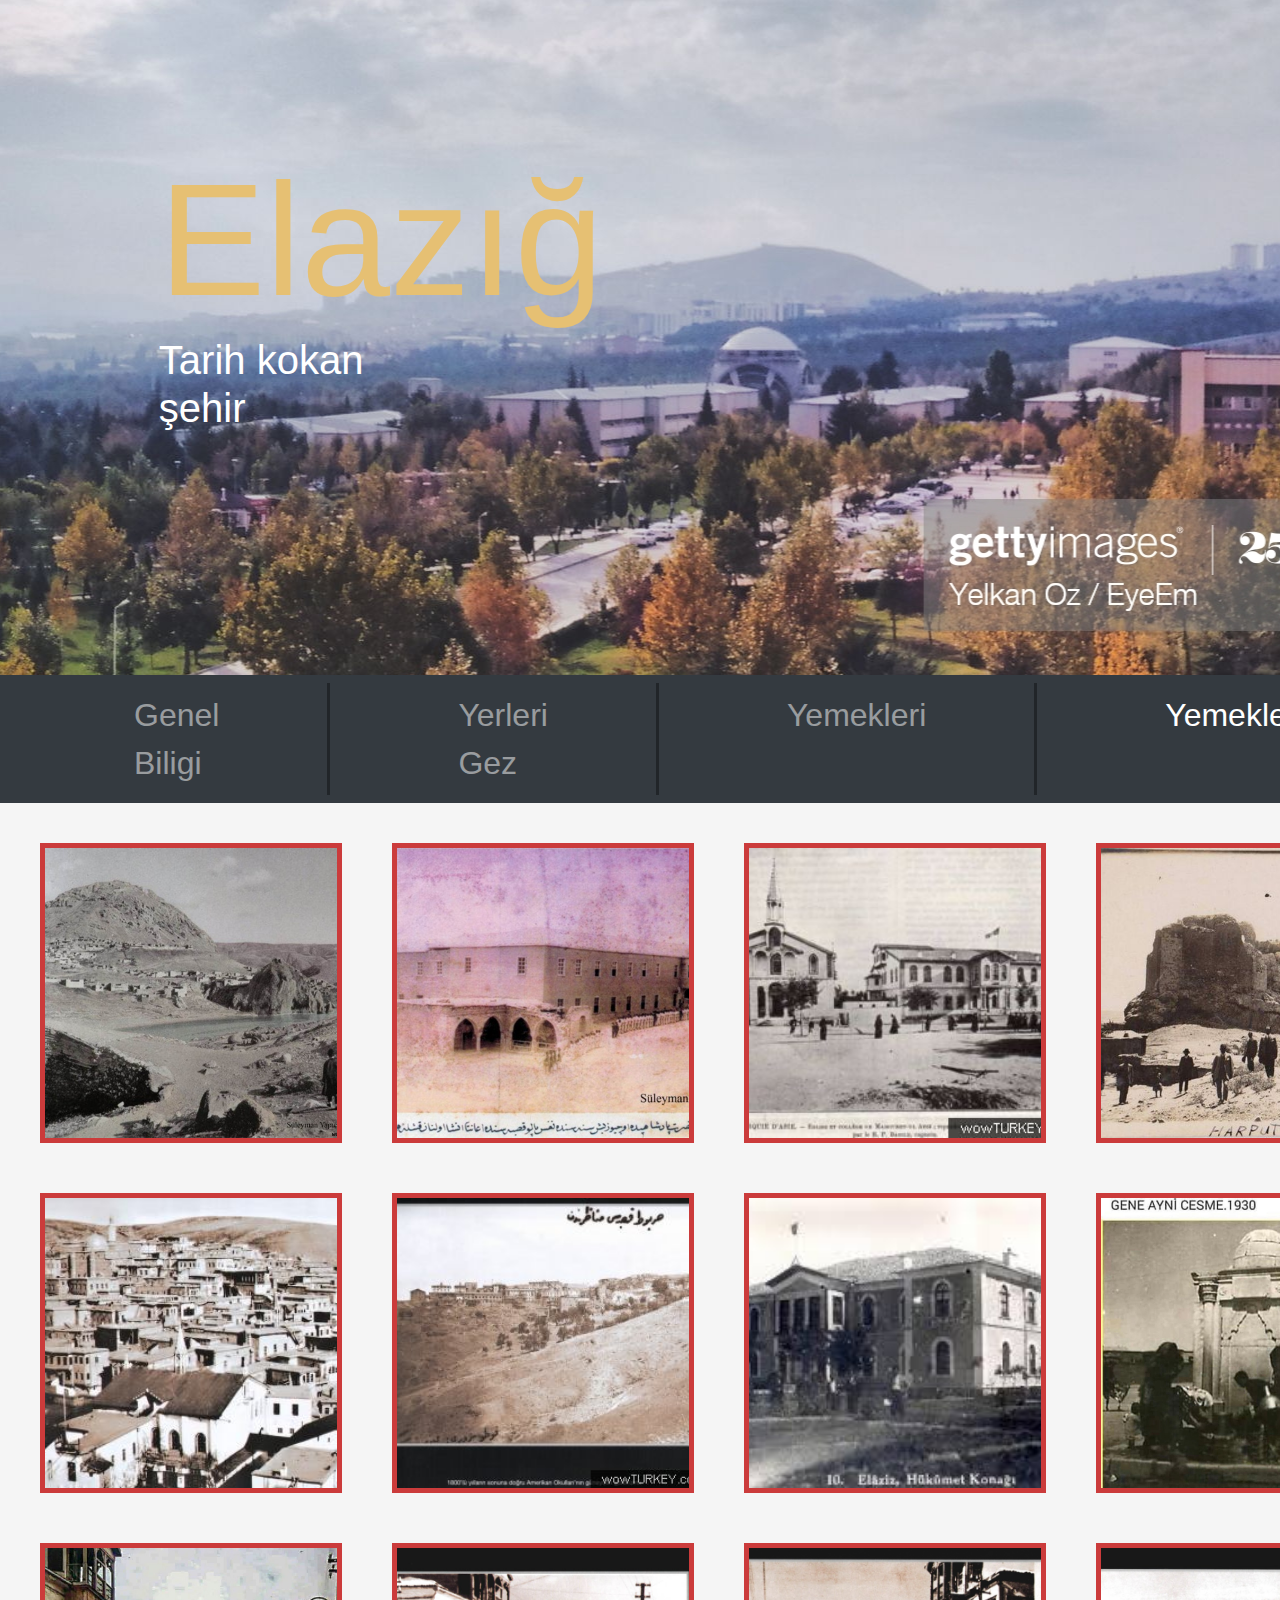
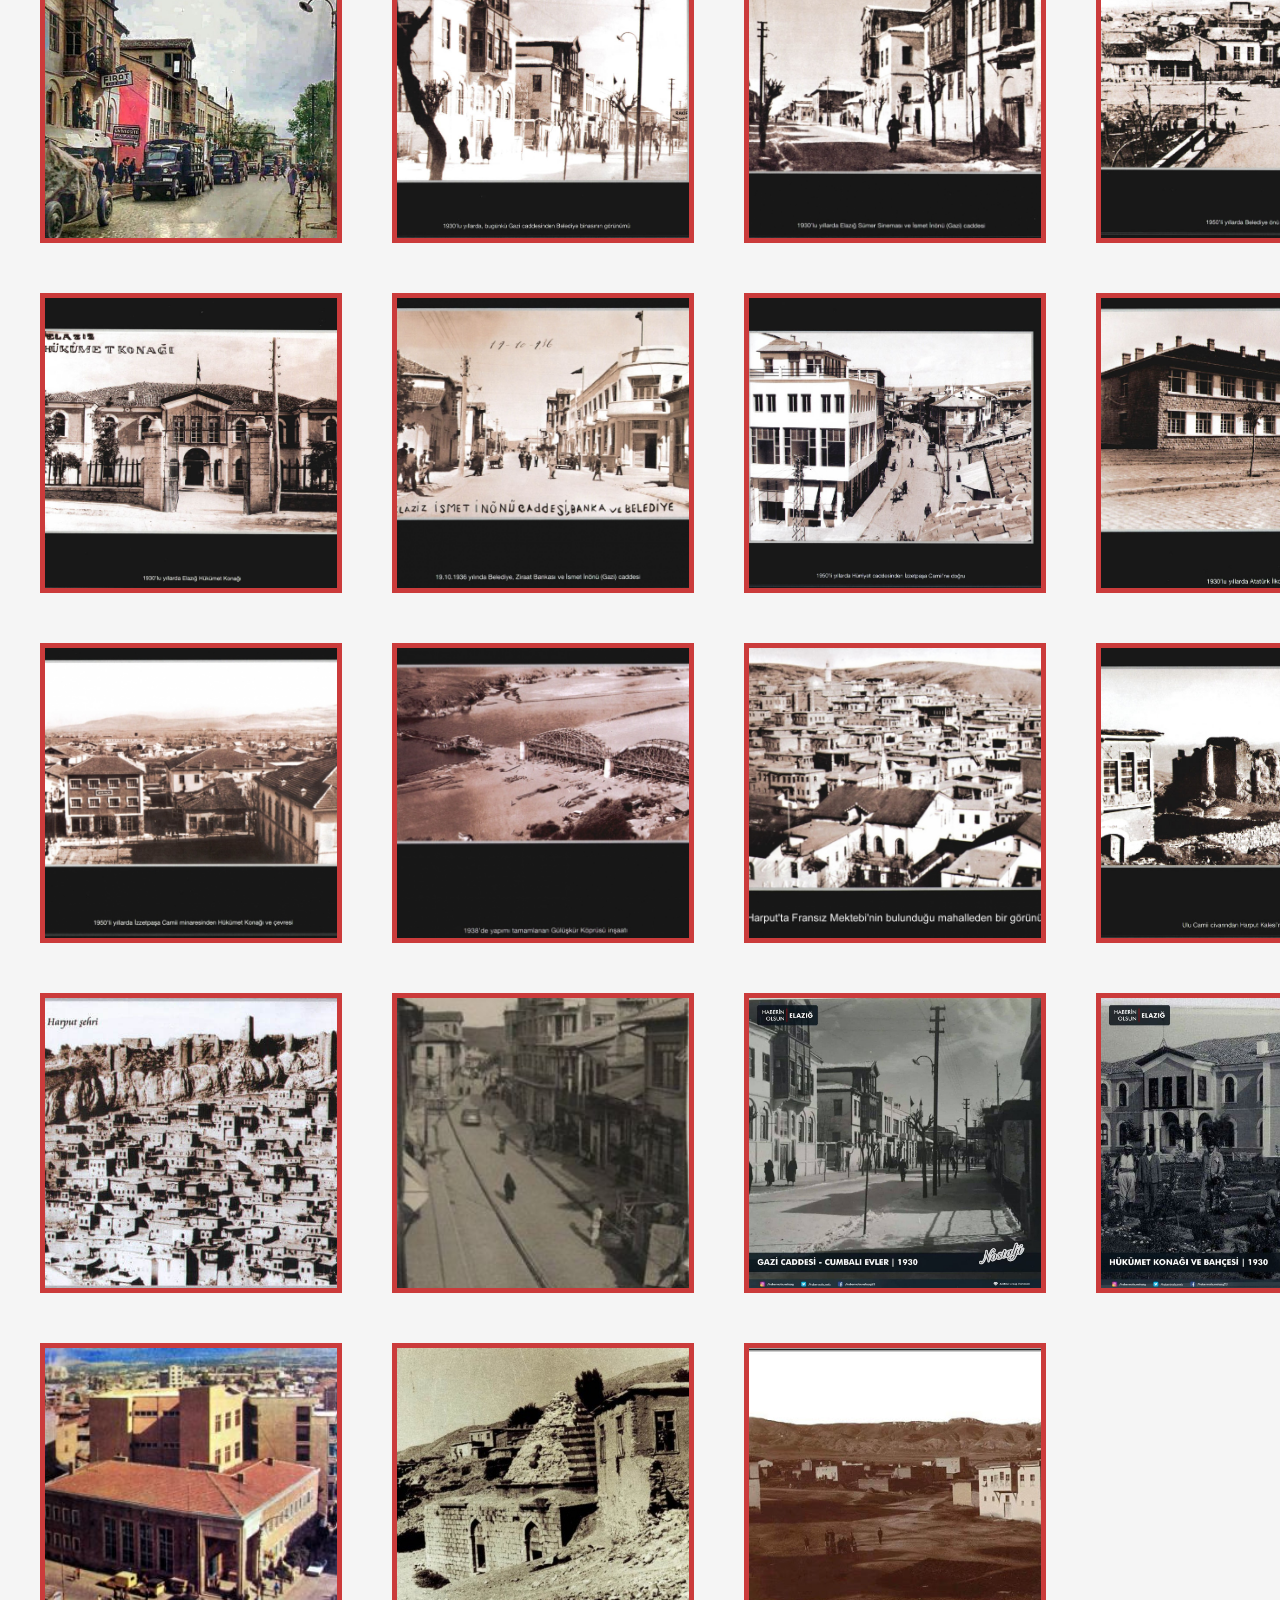
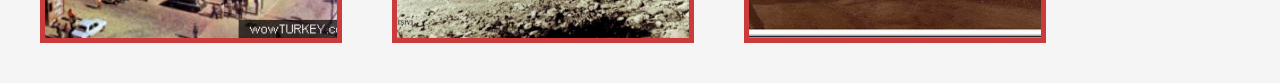
==== sayfalar/nostoloji.html @ 41eab9b7 "new project" ====
<!DOCTYPE html>
<html lang="en">

<head>
    <meta charset="UTF-8">
    <meta name="viewport" content="width=device-width, initial-scale=1.0">
    <link rel="stylesheet" href="../css/nostolji.css">
    <link rel="stylesheet" href="https://stackpath.bootstrapcdn.com/bootstrap/4.3.1/css/bootstrap.min.css"
        integrity="sha384-ggOyR0iXCbMQv3Xipma34MD+dH/1fQ784/j6cY/iJTQUOhcWr7x9JvoRxT2MZw1T" crossorigin="anonymous">

    <title>Elazığ Yemekleri</title>
</head>

<body>
    <header>
        <div class='container'>
            <h1>
                <span>Elazığ</span>
                <br>
                Tarih kokan
                <br>şehir
            </h1>
        </div>
    </header>

    <!-- nav -->
    <nav class="navbar navbar-expand-lg navbar-dark bg-dark">
        <button class="navbar-toggler collapsed" type="button" data-toggle="collapse" data-target="#navbarsExample08"
            aria-controls="navbarsExample08" aria-expanded="false" aria-label="Toggle navigation">
            <span class="navbar-toggler-icon"></span>
        </button>

        <div class="navbar-collapse justify-content-md-center collapse" id="navbarsExample08" style="">
            <ul class="navbar-nav">
                <li class="nav-item ">
                    <a class="nav-link" href="./anaSayfa.html">Genel Biligi <span class="sr-only">(current)</span></a>
                </li>
                <li class="nav-item">
                    <a class="nav-link " href="./yemekleri.html"">Yerleri Gez</a>
                </li>
                <li class=" nav-item">
                        <a class="nav-link " href="./yemekleri.html">Yemekleri</a>
                </li>

                <li class=" nav-item active">
                    <a class="nav-link " href="./yemekleri.html">Yemekleri</a>
                </li>


            </ul>
        </div>
    </nav>
    <!-- end nav -->

    <main>
        <div class="content">
            <img src='../img/Nostalji/23.jpg' alt='nostalji'>
            <img src='../img/Nostalji/2_1.jpg' alt='nostalji'>
            <img src='../img/Nostalji/437d2b0ba8204c1fe717f6117a0f244c.jpg' alt='nostalji'>
            <img src='../img/Nostalji/642cc04a4810ab6f3082c8de13b2333b.jpg' alt='nostalji'>
            <img src='../img/Nostalji/7230-harput.jpg' alt='nostalji'>
            <img src='../img/Nostalji/c14d6e1af0c4f1566069870ce06a291d.jpg' alt='nostalji'>
            <img src='../img/Nostalji/download.jpg' alt='nostalji'>
            <img src='../img/Nostalji/elazigsayfasi_74943550_227683551549738_5260298011338689418_n.jpg' alt='nostalji'>
            <img src='../img/Nostalji/elazigsayfasi_93029883_566555060951160_4968565451417613488_n.jpg' alt='nostalji'>
            <img src='../img/Nostalji/Elazig_Nostalji_(105).jpg' alt='nostalji'>
            <img src='../img/Nostalji/Elazig_Nostalji_(106).jpg' alt='nostalji'>
            <img src='../img/Nostalji/Elazig_Nostalji_(110).jpg' alt='nostalji'>
            <img src='../img/Nostalji/Elazig_Nostalji_(111).jpg' alt='nostalji'>
            <img src='../img/Nostalji/Elazig_Nostalji_(118).jpg' alt='nostalji'>
            <img src='../img/Nostalji/Elazig_Nostalji_(121).jpg' alt='nostalji'>
            <img src='../img/Nostalji/Elazig_Nostalji_(151).jpg' alt='nostalji'>
            <img src='../img/Nostalji/Elazig_Nostalji_(167).jpg' alt='nostalji'>
            <img src='../img/Nostalji/Elazig_Nostalji_(24).jpg' alt='nostalji'>
            <img src='../img/Nostalji/Elazig_Nostalji_(43).jpg' alt='nostalji'>
            <img src='../img/Nostalji/Elazig_Nostalji_(61).jpg' alt='nostalji'>
            <img src='../img/Nostalji/Elazığ-Eski-Fotoğraf.jpg' alt='nostalji'>
            <img src='../img/Nostalji/gazicaddejpg.jpg' alt='nostalji'>
            <img src='../img/Nostalji/haberinolsunelazig_122658046_389383142110539_8632868867100474540_n.jpg'
                alt='nostalji'>
            <img src='../img/Nostalji/haberinolsunelazig_123263665_2712626905721015_7283800870063291488_n.jpg'
                alt='nostalji'>
            <img src='../img/Nostalji/k_yilmaz_buktel_buktel3371.jpg' alt='nostalji'>
            <img src='../img/Nostalji/palu.jpg' alt='nostalji'>
            <img src='../img/Nostalji/unnamed.jpg' alt='nostalji'>
        </div>

    </main>

    <footer></footer>
    <!-- Optional JavaScript -->
    <!-- jQuery first, then Popper.js, then Bootstrap JS -->
    <script src="https://code.jquery.com/jquery-3.3.1.slim.min.js"
        integrity="sha384-q8i/X+965DzO0rT7abK41JStQIAqVgRVzpbzo5smXKp4YfRvH+8abtTE1Pi6jizo"
        crossorigin="anonymous"></script>
    <script src="https://cdnjs.cloudflare.com/ajax/libs/popper.js/1.14.7/umd/popper.min.js"
        integrity="sha384-UO2eT0CpHqdSJQ6hJty5KVphtPhzWj9WO1clHTMGa3JDZwrnQq4sF86dIHNDz0W1"
        crossorigin="anonymous"></script>
    <script src="https://stackpath.bootstrapcdn.com/bootstrap/4.3.1/js/bootstrap.min.js"
        integrity="sha384-JjSmVgyd0p3pXB1rRibZUAYoIIy6OrQ6VrjIEaFf/nJGzIxFDsf4x0xIM+B07jRM"
        crossorigin="anonymous"></script>

</body>

</html>
---- css/nostolji.css ----
body {
    margin: 0;
    padding: 0;
    font-family: Verdana, Geneva, Tahoma, sans-serif;
    background-color: whitesmoke;
    color: rgb(130, 128, 128);
    display: grid;
    grid-template-columns: 200px auto auto;
    grid-template-areas:
        'a a a'
        'nav nav nav'
        'c c c'
        'c c c';
}

header {
    height: 75vh;
    grid-area: a;
    display: flex;
    justify-content: flex-end;
    background: url('../gettyimages-702628255-2048x2048.jpg');
    background-position: center;
    background-repeat: no-repeat;
    display: block;
}

nav {
    grid-area: nav;
}

header .container  {
    
    color: white;
    margin:10%;
    
}
header .container span {
    color: #e6c073;
    font-size: 10rem;
}

main {
    grid-area: c;
    background-color: whitesmoke;
}

main .container{
    margin: 30px;
}


.navbar {
    font-size: 2rem;
}
.navbar li {
    padding: 0 100px 0 100px;
    margin: 0 10px 0 10px;
    border-right: solid 3px;
}
.navbar li:nth-child(4) {
    padding: 0 100px 0 100px;
    margin: 0 10px 0 10px;
    border: none;
}


.content{
    margin: 40px;
    display: grid;
    grid-gap: 50px;
    grid-template-columns: repeat(auto-fit, minmax(300px, 1fr));
    grid-auto-rows: 300px;
    grid-auto-flow: dense;
}


.content>img{
    border: solid 5px #cb3b3b ;
    width:100%;
    height:100%;
    object-fit:cover;
    transition: filter .2s ease-in-out ;
}
.content>img:hover{
    filter: drop-shadow(20px 10px 0.5rem rgba(73, 73, 73, 0.979) );
}
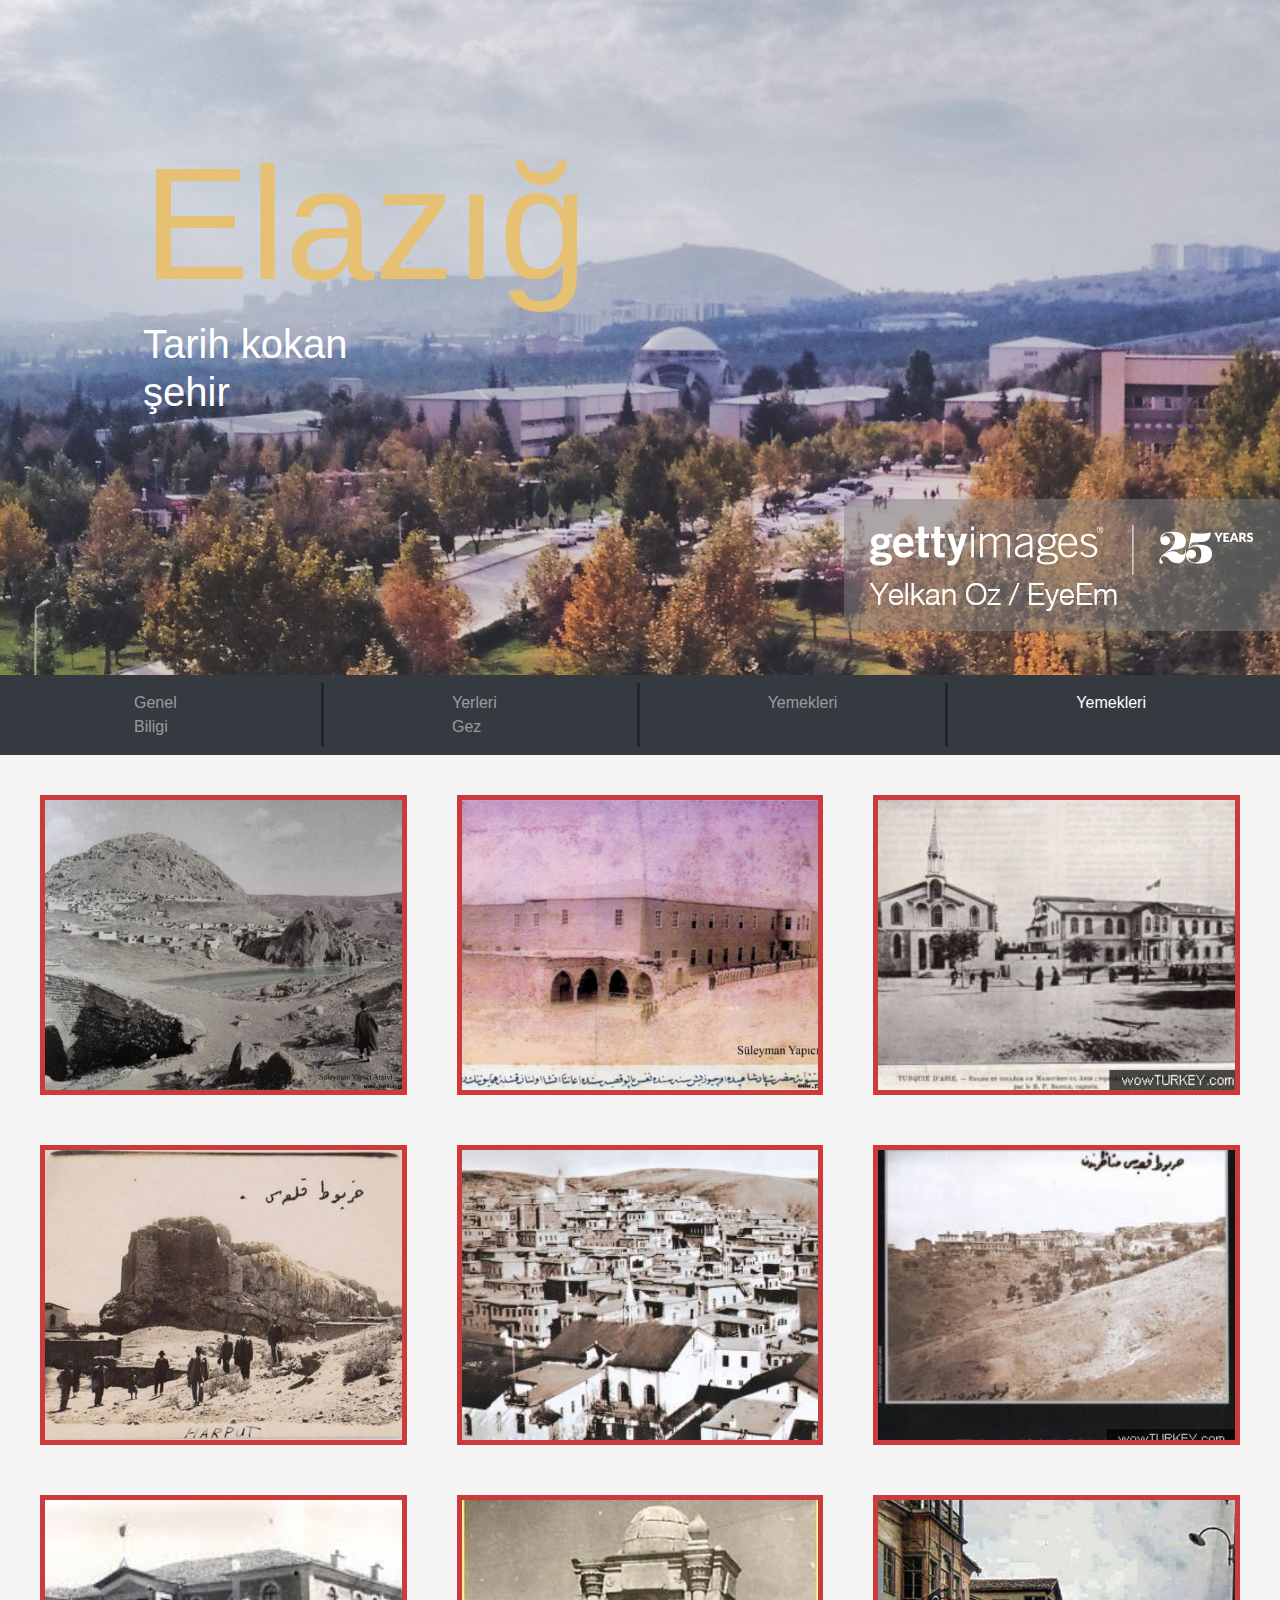
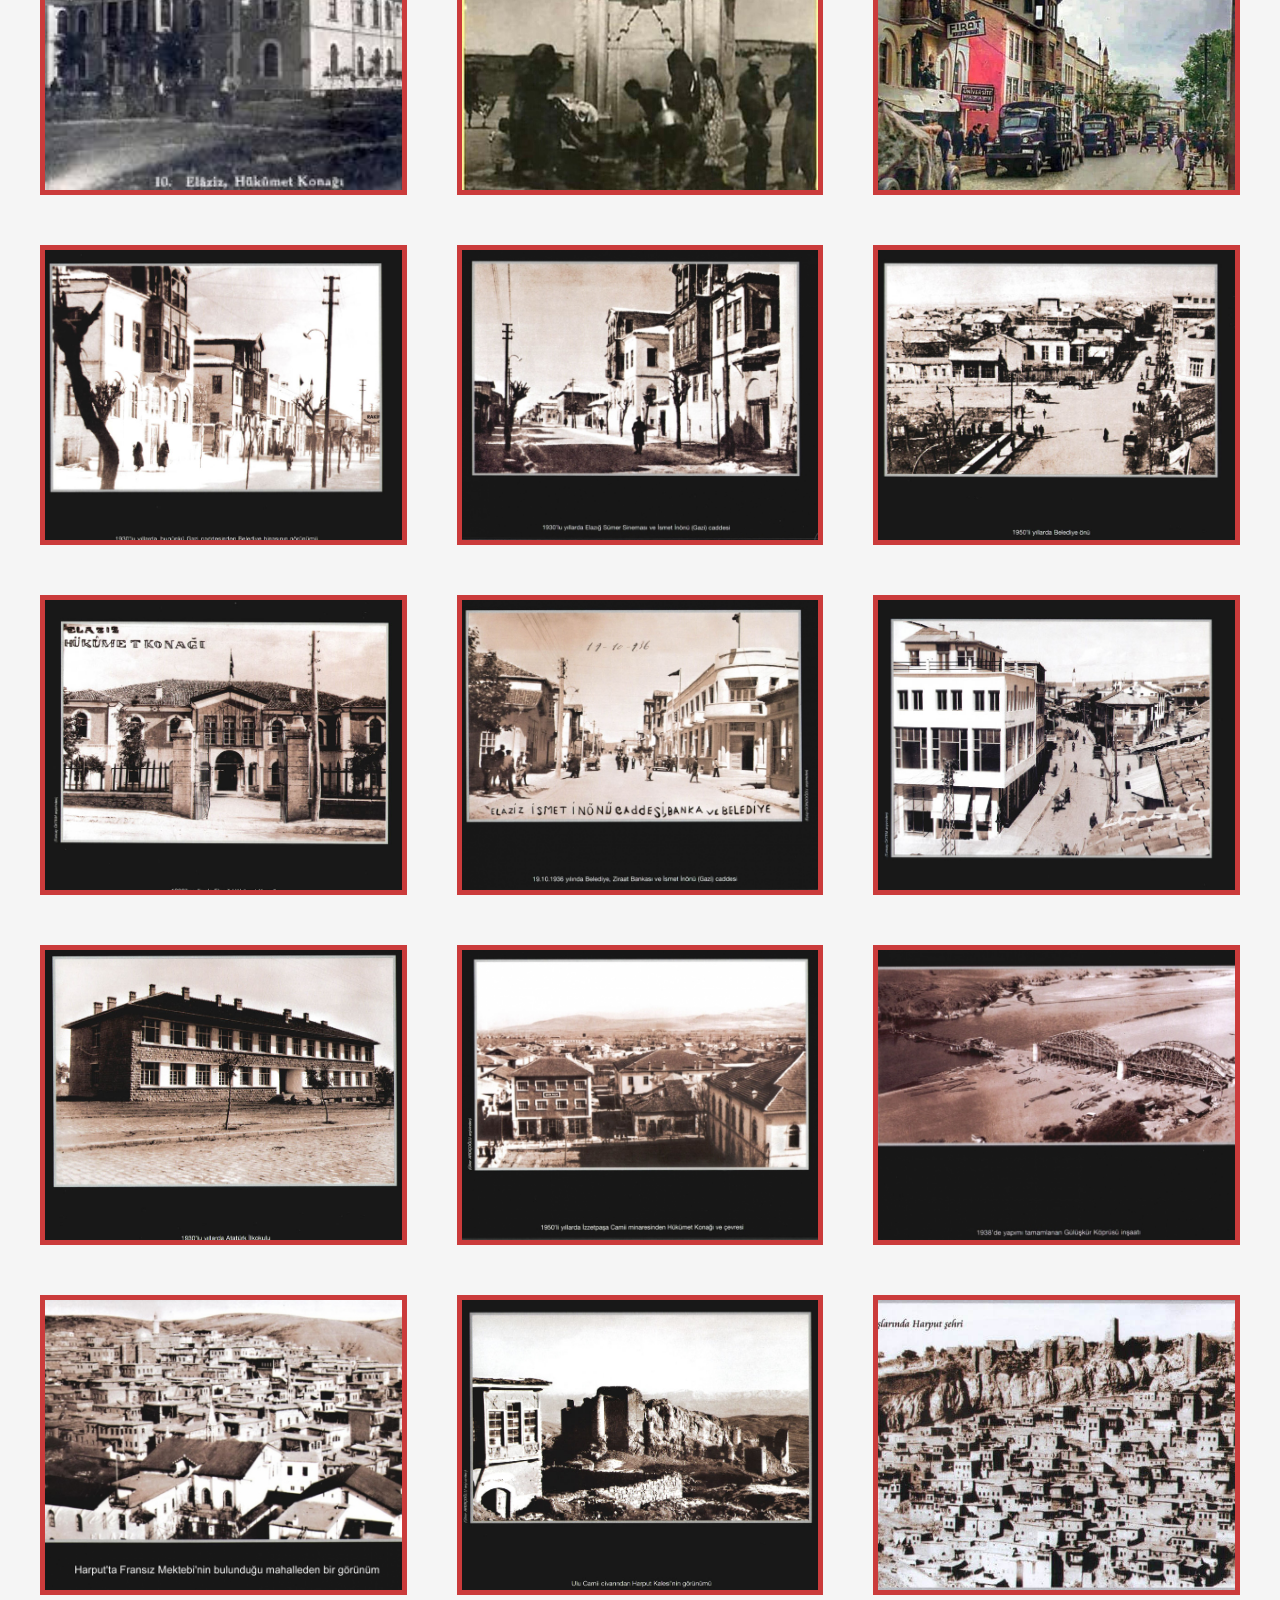
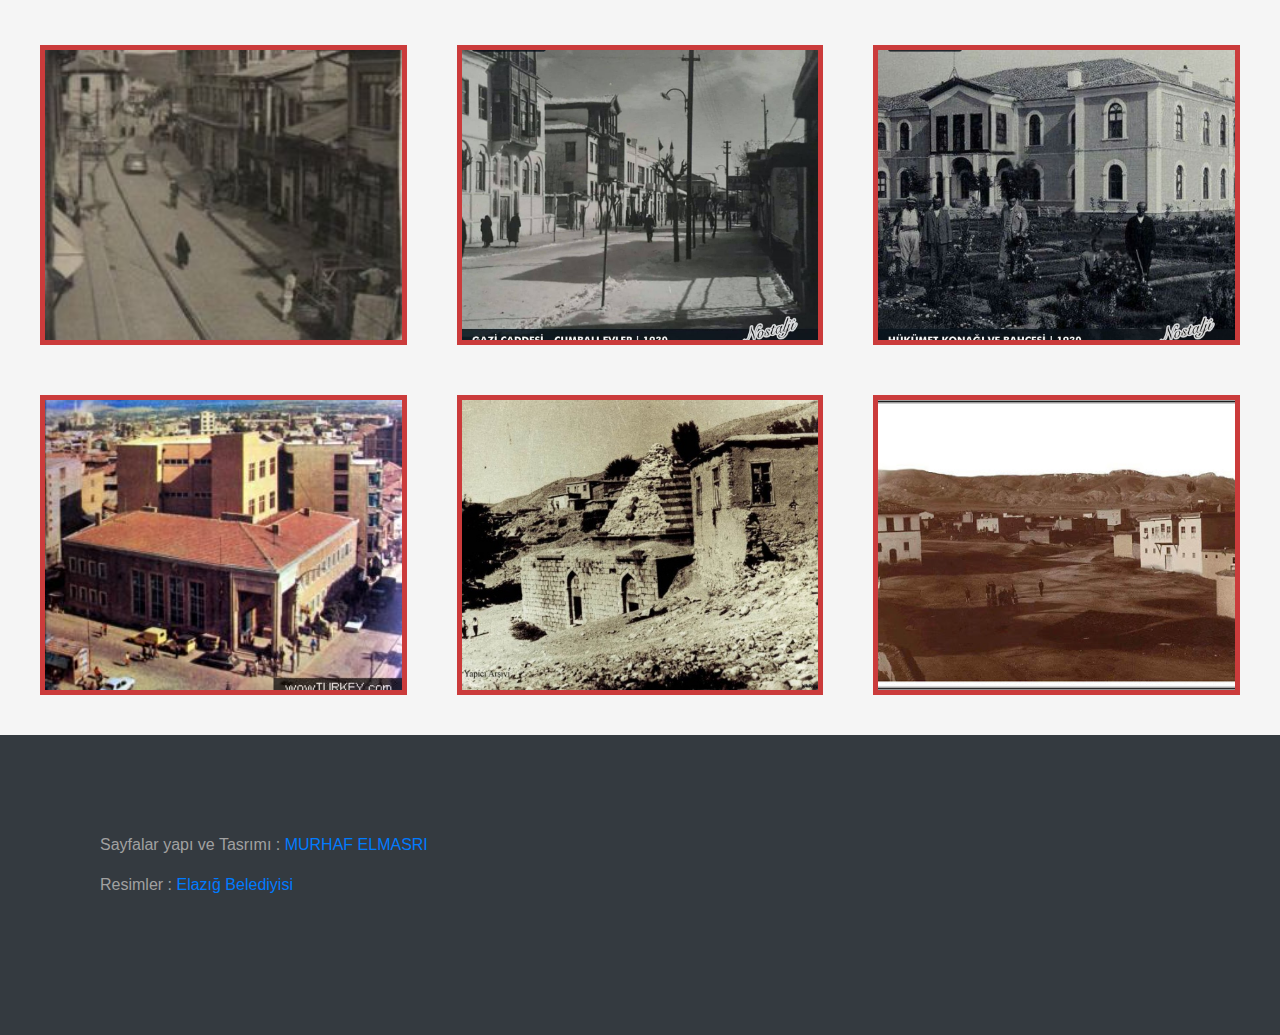
==== commit cda311ba: "change style and add footer" ====
--- a/sayfalar/nostoloji.html
+++ b/sayfalar/nostoloji.html
@@ -8,7 +8,7 @@
     <link rel="stylesheet" href="https://stackpath.bootstrapcdn.com/bootstrap/4.3.1/css/bootstrap.min.css"
         integrity="sha384-ggOyR0iXCbMQv3Xipma34MD+dH/1fQ784/j6cY/iJTQUOhcWr7x9JvoRxT2MZw1T" crossorigin="anonymous">
 
-    <title>Elazığ Yemekleri</title>
+    <title>Nostoloji</title>
 </head>
 
 <body>
@@ -33,7 +33,7 @@
         <div class="navbar-collapse justify-content-md-center collapse" id="navbarsExample08" style="">
             <ul class="navbar-nav">
                 <li class="nav-item ">
-                    <a class="nav-link" href="./anaSayfa.html">Genel Biligi <span class="sr-only">(current)</span></a>
+                    <a class="nav-link" href="./index.html">Genel Biligi <span class="sr-only">(current)</span></a>
                 </li>
                 <li class="nav-item">
                     <a class="nav-link " href="./yemekleri.html"">Yerleri Gez</a>
@@ -87,7 +87,18 @@
 
     </main>
 
-    <footer></footer>
+    <footer id="altbilgi">
+        <div class="kaynak">
+            Sayfalar yapı ve Tasrımı : <a href="https://murhaf-elmasri.github.io/ELAIZG-CITY-TOUR/sayfalar/">MURHAF
+                ELMASRI</a>
+            <br>
+            <br>
+            Resimler : <a href="https://www.elazig.bel.tr/galeriler/elazig-nostaljik-resimler/">Elazığ Belediyisi</a>
+
+        </div>
+
+
+    </footer>
     <!-- Optional JavaScript -->
     <!-- jQuery first, then Popper.js, then Bootstrap JS -->
     <script src="https://code.jquery.com/jquery-3.3.1.slim.min.js"
--- a/css/nostolji.css
+++ b/css/nostolji.css
@@ -10,7 +10,8 @@
         'a a a'
         'nav nav nav'
         'c c c'
-        'c c c';
+        'c c c'
+        'foot foot foot';
 }
 
 header {
@@ -28,11 +29,9 @@
     grid-area: nav;
 }
 
-header .container  {
-    
+header .container {
     color: white;
-    margin:10%;
-    
+    margin: 10%;
 }
 header .container span {
     color: #e6c073;
@@ -44,13 +43,12 @@
     background-color: whitesmoke;
 }
 
-main .container{
+main .container {
     margin: 30px;
 }
 
-
 .navbar {
-    font-size: 2rem;
+    font-size: 1rem;
 }
 .navbar li {
     padding: 0 100px 0 100px;
@@ -63,8 +61,7 @@
     border: none;
 }
 
-
-.content{
+.content {
     margin: 40px;
     display: grid;
     grid-gap: 50px;
@@ -73,14 +70,41 @@
     grid-auto-flow: dense;
 }
 
+.content > img {
+    border: solid 5px #cb3b3b;
+    width: 100%;
+    height: 100%;
+    object-fit: cover;
+    transition: filter 0.2s ease-in-out;
+}
+.content > img:hover {
+    filter: drop-shadow(20px 10px 0.5rem rgba(73, 73, 73, 0.979));
+}
 
-.content>img{
-    border: solid 5px #cb3b3b ;
-    width:100%;
-    height:100%;
-    object-fit:cover;
-    transition: filter .2s ease-in-out ;
+body::-webkit-scrollbar {
+    width: 0.7rem;
 }
-.content>img:hover{
-    filter: drop-shadow(20px 10px 0.5rem rgba(73, 73, 73, 0.979) );
+
+body::-webkit-scrollbar-track {
+    width: 0.02rem;
+    background: whitesmoke;
 }
+body::-webkit-scrollbar-thumb {
+    background-color: #90a4ae;
+    border-radius: 6px;
+}
+
+footer {
+    grid-area: foot;
+    overflow: hidden;
+    line-height: 20px;
+    color: rgb(161, 161, 161);
+    background: rgb(52, 58, 64);
+    height: 300px;
+}
+
+footer .kaynak {
+    position: relative;
+    top: 100px;
+    left: 100px;
+}
